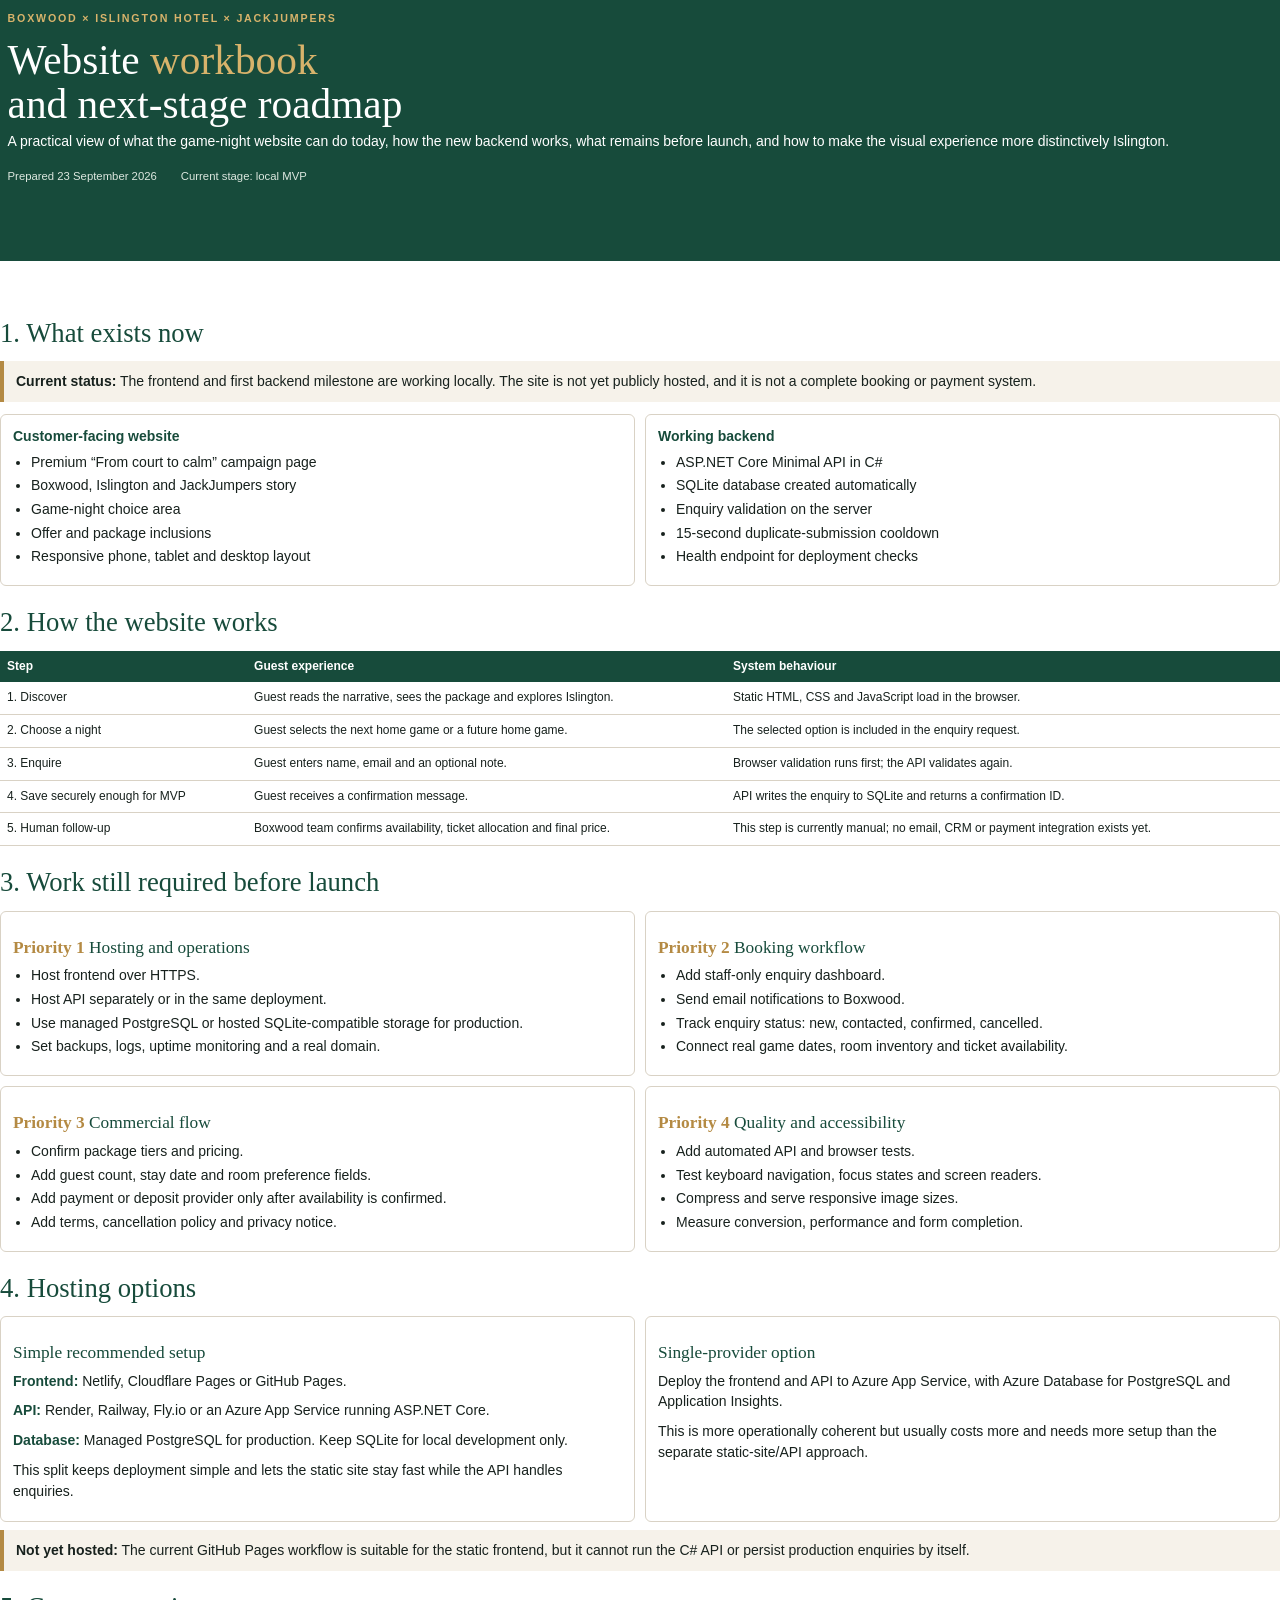
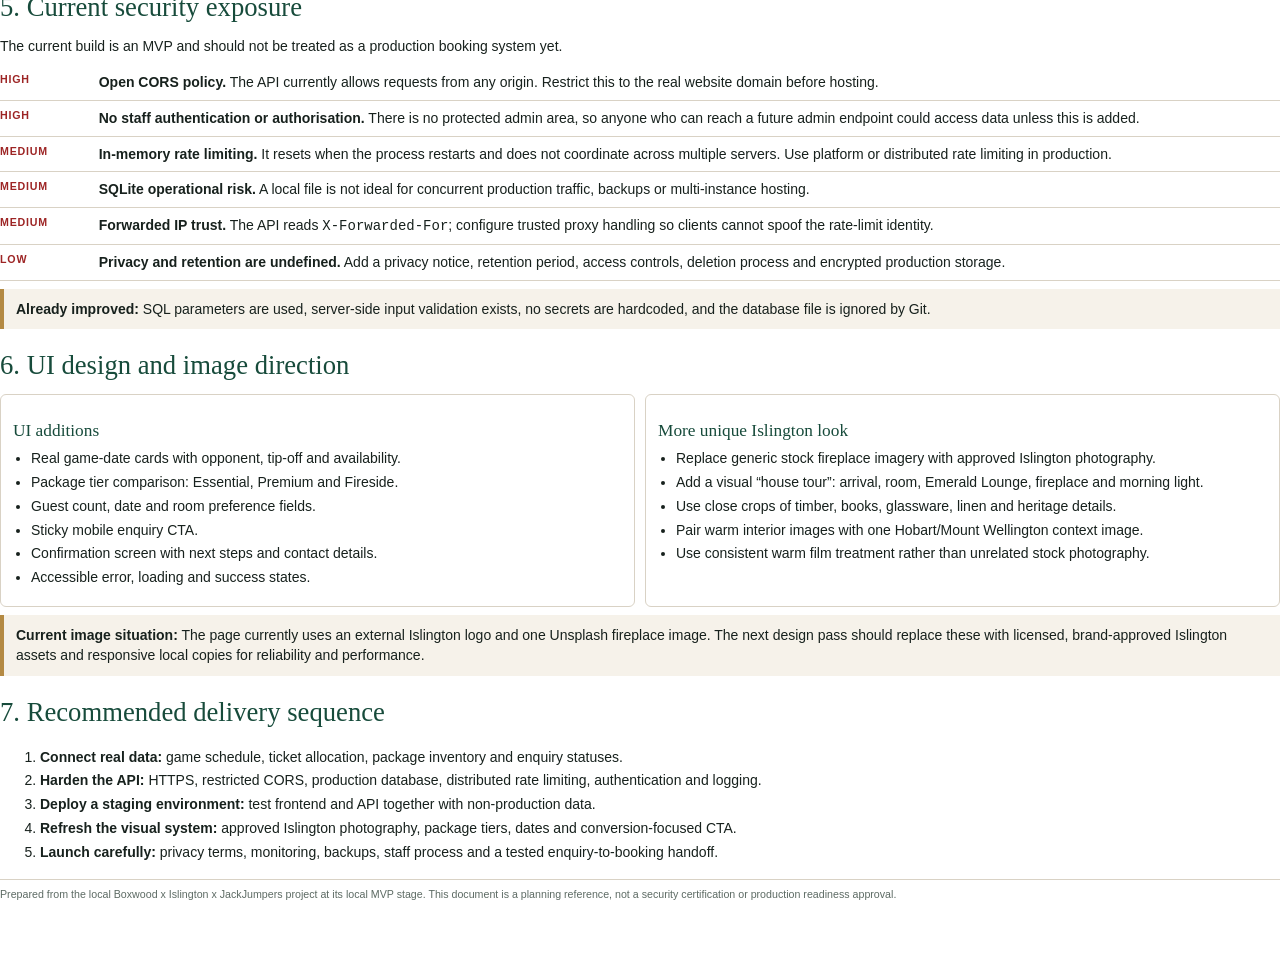
==== BOXWOOD-PROJECT-ROADMAP.html @ 0fff684e "Add enquiry manager and agile documentation Add protected manager access for saved enquiries and inc" ====
<!doctype html>
<html lang="en">
<head>
  <meta charset="utf-8">
  <title>Boxwood x Islington x JackJumpers | Website roadmap</title>
  <style>
    @page { size: A4; margin: 16mm 15mm; }
    :root { --ink:#17211d; --muted:#5d6b64; --green:#174b3b; --gold:#b48a43; --cream:#f6f2ea; --line:#d9d2c5; }
    * { box-sizing:border-box; }
    body { margin:0; color:var(--ink); font:10.5pt/1.48 -apple-system,BlinkMacSystemFont,"Helvetica Neue",Arial,sans-serif; }
    h1,h2,h3 { margin:0; font-family:Georgia,"Times New Roman",serif; font-weight:500; }
    h1 { color:white; font-size:31pt; line-height:1.05; max-width:150mm; }
    h1 em,h2 em { color:#d8b36b; font-style:normal; }
    h2 { color:var(--green); font-size:20pt; margin-bottom:8px; }
    h3 { color:var(--green); font-size:13pt; margin:12px 0 4px; }
    p { margin:5px 0 9px; }
    .cover { background:var(--green); color:white; padding:19mm 17mm 17mm; margin:-16mm -15mm 14mm; min-height:85mm; }
    .eyebrow { color:#d8b36b; font-size:8pt; letter-spacing:1.8px; text-transform:uppercase; font-weight:700; margin-bottom:12px; }
    .cover p:last-child { color:#dce7df; max-width:145mm; margin-top:13px; }
    .meta { display:flex; gap:24px; margin-top:16px; color:#dce7df; font-size:8.5pt; }
    .section { margin:0 0 17px; break-inside:avoid; }
    .grid { display:grid; grid-template-columns:1fr 1fr; gap:10px; }
    .card { border:1px solid var(--line); border-radius:6px; padding:11px 12px; break-inside:avoid; }
    .card strong { color:var(--green); }
    .status { background:var(--cream); border-left:4px solid var(--gold); padding:10px 12px; margin:8px 0 12px; }
    ul { margin:5px 0 7px 18px; padding:0; }
    li { margin:3px 0; }
    .risk { display:grid; grid-template-columns:24mm 1fr; gap:8px; border-bottom:1px solid var(--line); padding:7px 0; }
    .risk b { color:#9d2525; font-size:8pt; letter-spacing:.8px; }
    .priority { color:var(--gold); font-weight:700; }
    table { width:100%; border-collapse:collapse; font-size:9pt; }
    th { text-align:left; background:var(--green); color:white; padding:7px; }
    td { vertical-align:top; border-bottom:1px solid var(--line); padding:7px; }
    .footer { border-top:1px solid var(--line); color:var(--muted); font-size:8pt; margin-top:16px; padding-top:7px; }
    .page-break { break-before:page; }
  </style>
</head>
<body>
  <header class="cover">
    <div class="eyebrow">Boxwood × Islington Hotel × JackJumpers</div>
    <h1>Website <em>workbook</em><br>and next-stage roadmap</h1>
    <p>A practical view of what the game-night website can do today, how the new backend works, what remains before launch, and how to make the visual experience more distinctively Islington.</p>
    <div class="meta"><span>Prepared 23 September 2026</span><span>Current stage: local MVP</span></div>
  </header>

  <section class="section">
    <h2>1. What exists now</h2>
    <div class="status"><strong>Current status:</strong> The frontend and first backend milestone are working locally. The site is not yet publicly hosted, and it is not a complete booking or payment system.</div>
    <div class="grid">
      <div class="card"><strong>Customer-facing website</strong><ul><li>Premium “From court to calm” campaign page</li><li>Boxwood, Islington and JackJumpers story</li><li>Game-night choice area</li><li>Offer and package inclusions</li><li>Responsive phone, tablet and desktop layout</li></ul></div>
      <div class="card"><strong>Working backend</strong><ul><li>ASP.NET Core Minimal API in C#</li><li>SQLite database created automatically</li><li>Enquiry validation on the server</li><li>15-second duplicate-submission cooldown</li><li>Health endpoint for deployment checks</li></ul></div>
    </div>
  </section>

  <section class="section">
    <h2>2. How the website works</h2>
    <table>
      <tr><th>Step</th><th>Guest experience</th><th>System behaviour</th></tr>
      <tr><td>1. Discover</td><td>Guest reads the narrative, sees the package and explores Islington.</td><td>Static HTML, CSS and JavaScript load in the browser.</td></tr>
      <tr><td>2. Choose a night</td><td>Guest selects the next home game or a future home game.</td><td>The selected option is included in the enquiry request.</td></tr>
      <tr><td>3. Enquire</td><td>Guest enters name, email and an optional note.</td><td>Browser validation runs first; the API validates again.</td></tr>
      <tr><td>4. Save securely enough for MVP</td><td>Guest receives a confirmation message.</td><td>API writes the enquiry to SQLite and returns a confirmation ID.</td></tr>
      <tr><td>5. Human follow-up</td><td>Boxwood team confirms availability, ticket allocation and final price.</td><td>This step is currently manual; no email, CRM or payment integration exists yet.</td></tr>
    </table>
  </section>

  <section class="section">
    <h2>3. Work still required before launch</h2>
    <div class="grid">
      <div class="card"><h3><span class="priority">Priority 1</span> Hosting and operations</h3><ul><li>Host frontend over HTTPS.</li><li>Host API separately or in the same deployment.</li><li>Use managed PostgreSQL or hosted SQLite-compatible storage for production.</li><li>Set backups, logs, uptime monitoring and a real domain.</li></ul></div>
      <div class="card"><h3><span class="priority">Priority 2</span> Booking workflow</h3><ul><li>Add staff-only enquiry dashboard.</li><li>Send email notifications to Boxwood.</li><li>Track enquiry status: new, contacted, confirmed, cancelled.</li><li>Connect real game dates, room inventory and ticket availability.</li></ul></div>
      <div class="card"><h3><span class="priority">Priority 3</span> Commercial flow</h3><ul><li>Confirm package tiers and pricing.</li><li>Add guest count, stay date and room preference fields.</li><li>Add payment or deposit provider only after availability is confirmed.</li><li>Add terms, cancellation policy and privacy notice.</li></ul></div>
      <div class="card"><h3><span class="priority">Priority 4</span> Quality and accessibility</h3><ul><li>Add automated API and browser tests.</li><li>Test keyboard navigation, focus states and screen readers.</li><li>Compress and serve responsive image sizes.</li><li>Measure conversion, performance and form completion.</li></ul></div>
    </div>
  </section>

  <section class="section page-break">
    <h2>4. Hosting options</h2>
    <div class="grid">
      <div class="card"><h3>Simple recommended setup</h3><p><strong>Frontend:</strong> Netlify, Cloudflare Pages or GitHub Pages.</p><p><strong>API:</strong> Render, Railway, Fly.io or an Azure App Service running ASP.NET Core.</p><p><strong>Database:</strong> Managed PostgreSQL for production. Keep SQLite for local development only.</p><p>This split keeps deployment simple and lets the static site stay fast while the API handles enquiries.</p></div>
      <div class="card"><h3>Single-provider option</h3><p>Deploy the frontend and API to Azure App Service, with Azure Database for PostgreSQL and Application Insights.</p><p>This is more operationally coherent but usually costs more and needs more setup than the separate static-site/API approach.</p></div>
    </div>
    <div class="status"><strong>Not yet hosted:</strong> The current GitHub Pages workflow is suitable for the static frontend, but it cannot run the C# API or persist production enquiries by itself.</div>
  </section>

  <section class="section">
    <h2>5. Current security exposure</h2>
    <p>The current build is an MVP and should not be treated as a production booking system yet.</p>
    <div class="risk"><b>HIGH</b><div><strong>Open CORS policy.</strong> The API currently allows requests from any origin. Restrict this to the real website domain before hosting.</div></div>
    <div class="risk"><b>HIGH</b><div><strong>No staff authentication or authorisation.</strong> There is no protected admin area, so anyone who can reach a future admin endpoint could access data unless this is added.</div></div>
    <div class="risk"><b>MEDIUM</b><div><strong>In-memory rate limiting.</strong> It resets when the process restarts and does not coordinate across multiple servers. Use platform or distributed rate limiting in production.</div></div>
    <div class="risk"><b>MEDIUM</b><div><strong>SQLite operational risk.</strong> A local file is not ideal for concurrent production traffic, backups or multi-instance hosting.</div></div>
    <div class="risk"><b>MEDIUM</b><div><strong>Forwarded IP trust.</strong> The API reads <code>X-Forwarded-For</code>; configure trusted proxy handling so clients cannot spoof the rate-limit identity.</div></div>
    <div class="risk"><b>LOW</b><div><strong>Privacy and retention are undefined.</strong> Add a privacy notice, retention period, access controls, deletion process and encrypted production storage.</div></div>
    <div class="status"><strong>Already improved:</strong> SQL parameters are used, server-side input validation exists, no secrets are hardcoded, and the database file is ignored by Git.</div>
  </section>

  <section class="section">
    <h2>6. UI design and image direction</h2>
    <div class="grid">
      <div class="card"><h3>UI additions</h3><ul><li>Real game-date cards with opponent, tip-off and availability.</li><li>Package tier comparison: Essential, Premium and Fireside.</li><li>Guest count, date and room preference fields.</li><li>Sticky mobile enquiry CTA.</li><li>Confirmation screen with next steps and contact details.</li><li>Accessible error, loading and success states.</li></ul></div>
      <div class="card"><h3>More unique Islington look</h3><ul><li>Replace generic stock fireplace imagery with approved Islington photography.</li><li>Add a visual “house tour”: arrival, room, Emerald Lounge, fireplace and morning light.</li><li>Use close crops of timber, books, glassware, linen and heritage details.</li><li>Pair warm interior images with one Hobart/Mount Wellington context image.</li><li>Use consistent warm film treatment rather than unrelated stock photography.</li></ul></div>
    </div>
    <div class="status"><strong>Current image situation:</strong> The page currently uses an external Islington logo and one Unsplash fireplace image. The next design pass should replace these with licensed, brand-approved Islington assets and responsive local copies for reliability and performance.</div>
  </section>

  <section class="section">
    <h2>7. Recommended delivery sequence</h2>
    <ol>
      <li><strong>Connect real data:</strong> game schedule, ticket allocation, package inventory and enquiry statuses.</li>
      <li><strong>Harden the API:</strong> HTTPS, restricted CORS, production database, distributed rate limiting, authentication and logging.</li>
      <li><strong>Deploy a staging environment:</strong> test frontend and API together with non-production data.</li>
      <li><strong>Refresh the visual system:</strong> approved Islington photography, package tiers, dates and conversion-focused CTA.</li>
      <li><strong>Launch carefully:</strong> privacy terms, monitoring, backups, staff process and a tested enquiry-to-booking handoff.</li>
    </ol>
  </section>

  <div class="footer">Prepared from the local Boxwood x Islington x JackJumpers project at its local MVP stage. This document is a planning reference, not a security certification or production readiness approval.</div>
</body>
</html>
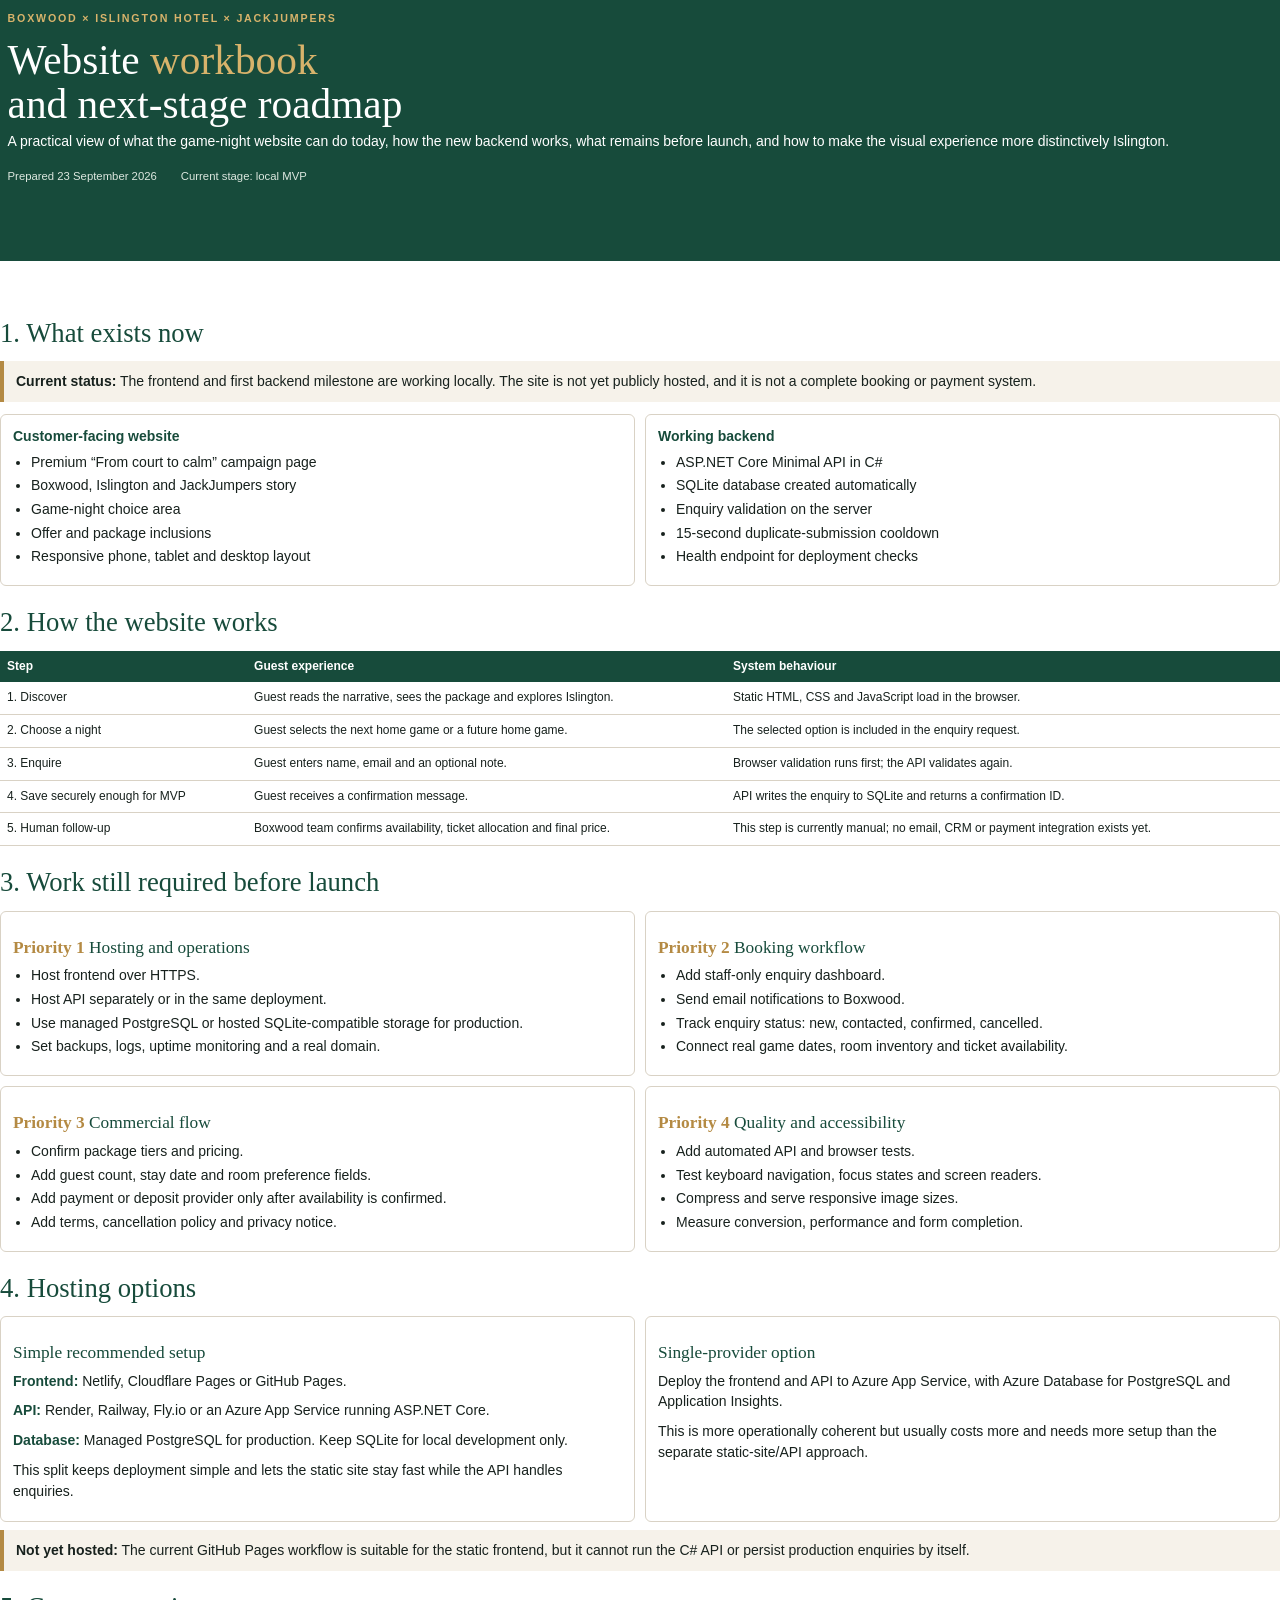
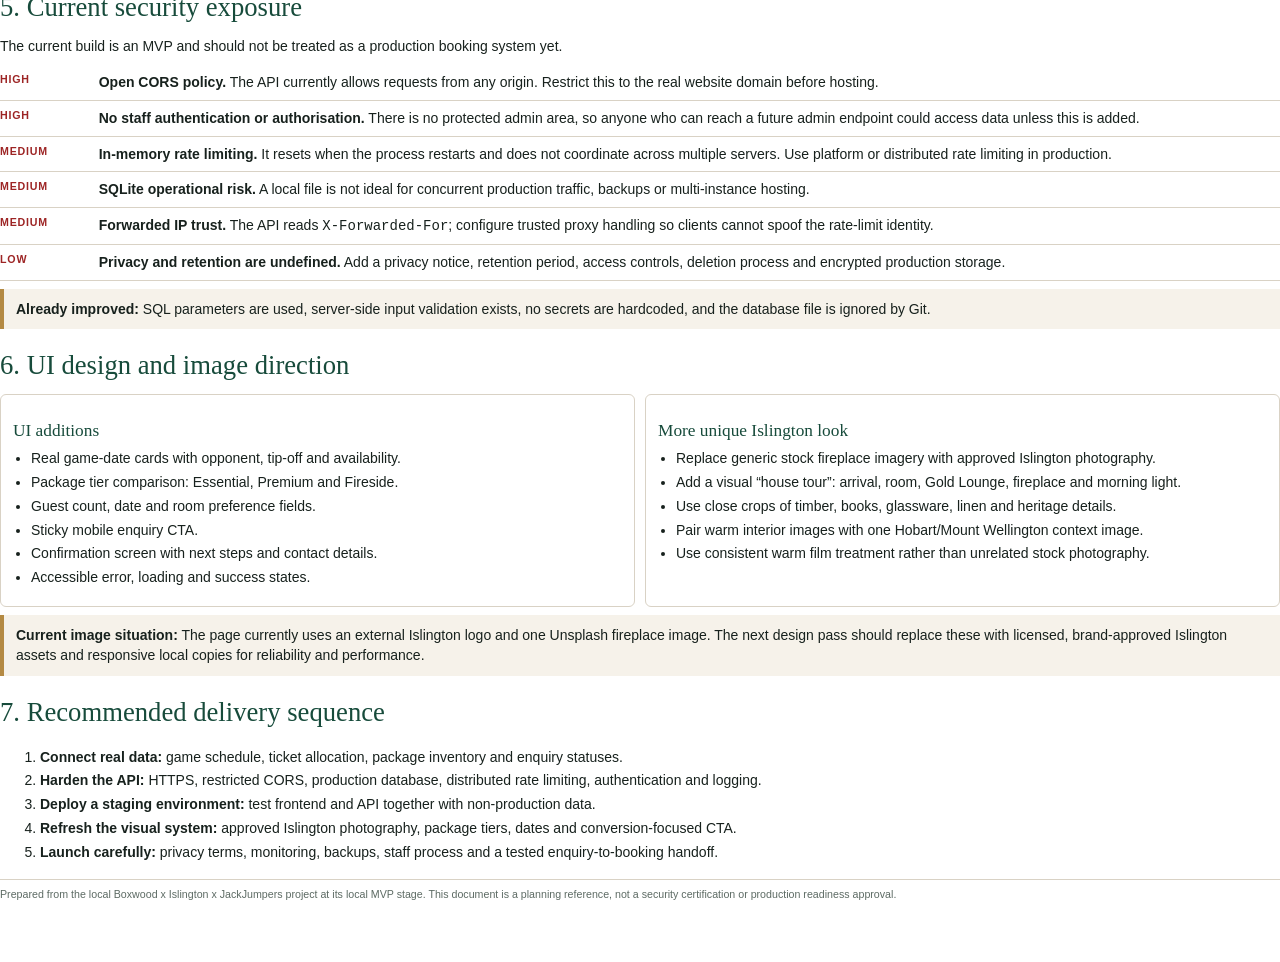
==== commit 00545fda: "Add live fixtures and Islington photo tour Connect upcoming home games and guest enquiries, replace " ====
--- a/BOXWOOD-PROJECT-ROADMAP.html
+++ b/BOXWOOD-PROJECT-ROADMAP.html
@@ -99,7 +99,7 @@
     <h2>6. UI design and image direction</h2>
     <div class="grid">
       <div class="card"><h3>UI additions</h3><ul><li>Real game-date cards with opponent, tip-off and availability.</li><li>Package tier comparison: Essential, Premium and Fireside.</li><li>Guest count, date and room preference fields.</li><li>Sticky mobile enquiry CTA.</li><li>Confirmation screen with next steps and contact details.</li><li>Accessible error, loading and success states.</li></ul></div>
-      <div class="card"><h3>More unique Islington look</h3><ul><li>Replace generic stock fireplace imagery with approved Islington photography.</li><li>Add a visual “house tour”: arrival, room, Emerald Lounge, fireplace and morning light.</li><li>Use close crops of timber, books, glassware, linen and heritage details.</li><li>Pair warm interior images with one Hobart/Mount Wellington context image.</li><li>Use consistent warm film treatment rather than unrelated stock photography.</li></ul></div>
+      <div class="card"><h3>More unique Islington look</h3><ul><li>Replace generic stock fireplace imagery with approved Islington photography.</li><li>Add a visual “house tour”: arrival, room, Gold Lounge, fireplace and morning light.</li><li>Use close crops of timber, books, glassware, linen and heritage details.</li><li>Pair warm interior images with one Hobart/Mount Wellington context image.</li><li>Use consistent warm film treatment rather than unrelated stock photography.</li></ul></div>
     </div>
     <div class="status"><strong>Current image situation:</strong> The page currently uses an external Islington logo and one Unsplash fireplace image. The next design pass should replace these with licensed, brand-approved Islington assets and responsive local copies for reliability and performance.</div>
   </section>
